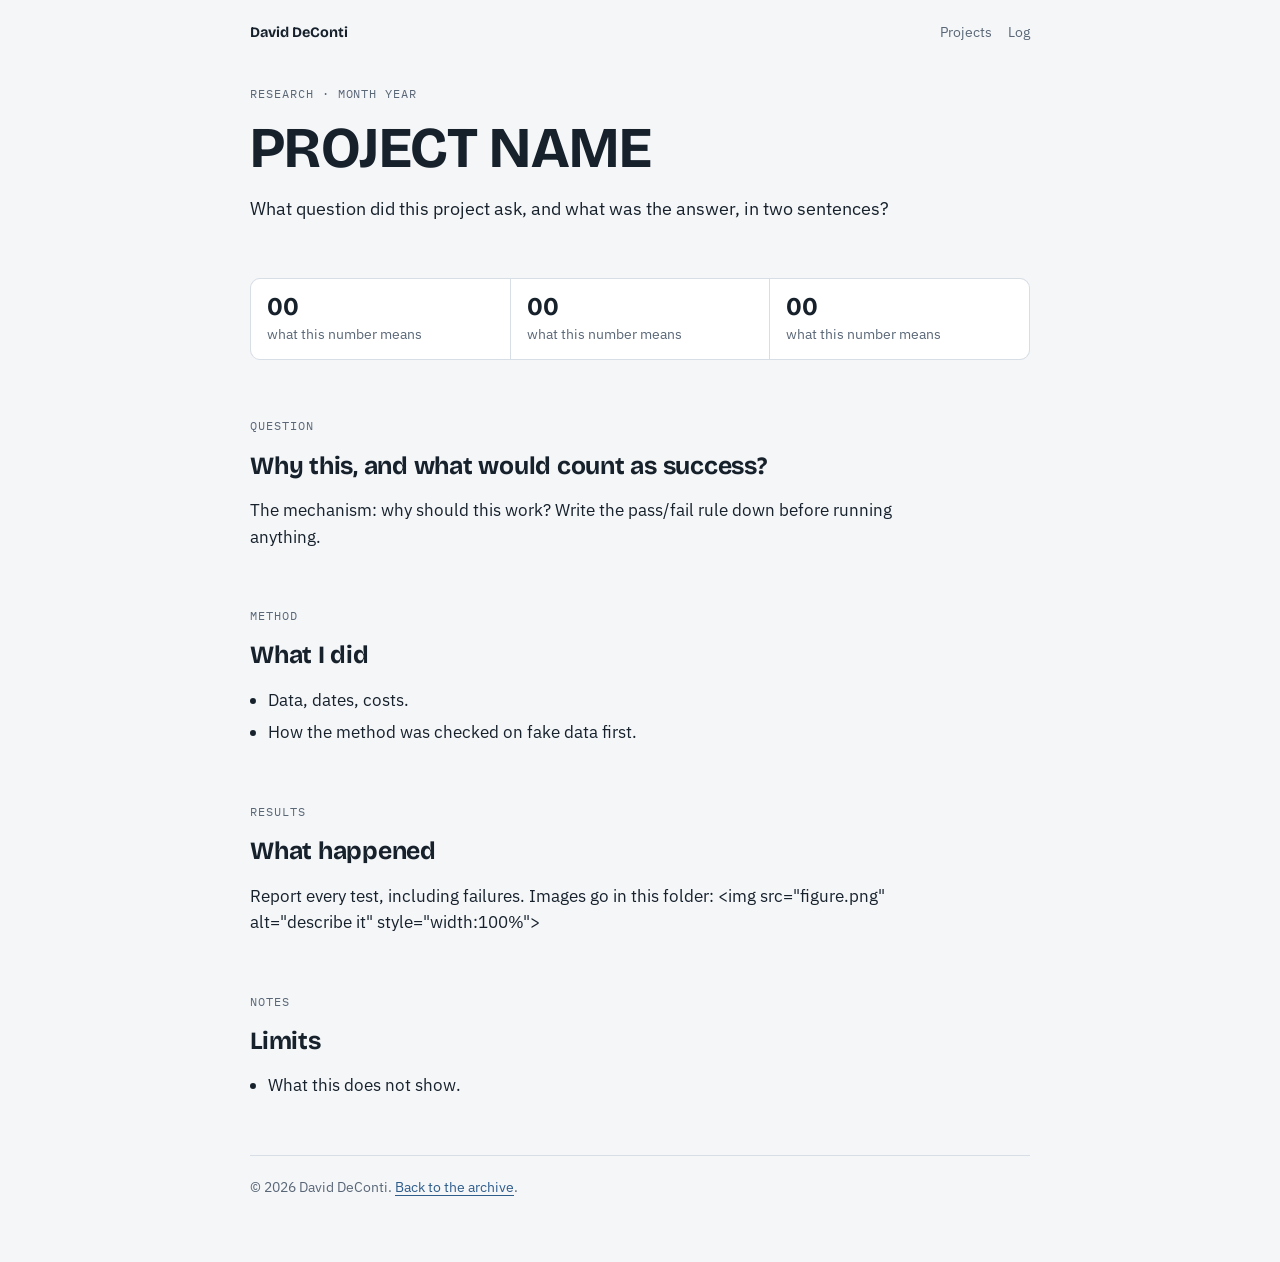
==== _template/index.html @ e421c7fc "Research archive: home, mcpt-lab, futures research, project template" ====
<!doctype html>
<html lang="en">
<head>
<meta charset="utf-8">
<meta name="viewport" content="width=device-width,initial-scale=1">
<!-- EDIT: page title and one-sentence description -->
<title>PROJECT NAME · David DeConti</title>
<meta name="description" content="One sentence about this project.">
<link rel="preconnect" href="https://fonts.googleapis.com">
<link rel="preconnect" href="https://fonts.gstatic.com" crossorigin>
<link rel="stylesheet" href="https://fonts.googleapis.com/css2?family=Bricolage+Grotesque:opsz,wght@12..96,500;12..96,700&family=IBM+Plex+Mono:wght@400;500&family=IBM+Plex+Sans:ital,wght@0,400;0,500;0,600;1,400&display=swap">
<link rel="stylesheet" href="../assets/site.css">
</head>
<body>
<div class="topbar"><a href="../">David DeConti</a><nav><a href="../#proj-h">Projects</a><a href="../#log-h">Log</a></nav></div>
<main>
  <header style="display:flex;flex-direction:column;gap:16px">
    <div class="eyebrow">Research · MONTH YEAR</div>
    <h1>PROJECT NAME</h1>
    <p class="lede">What question did this project ask, and what was the answer, in two sentences?</p>
  </header>

  <!-- Optional: three headline numbers -->
  <div class="facts">
    <div class="fact"><b class="mono">00</b><span>what this number means</span></div>
    <div class="fact"><b class="mono">00</b><span>what this number means</span></div>
    <div class="fact"><b class="mono">00</b><span>what this number means</span></div>
  </div>

  <section aria-labelledby="q-h">
    <div class="eyebrow">Question</div>
    <h2 id="q-h">Why this, and what would count as success?</h2>
    <p>The mechanism: why should this work? Write the pass/fail rule down before running anything.</p>
  </section>

  <section aria-labelledby="m-h">
    <div class="eyebrow">Method</div>
    <h2 id="m-h">What I did</h2>
    <ul class="plain">
      <li>Data, dates, costs.</li>
      <li>How the method was checked on fake data first.</li>
    </ul>
  </section>

  <section aria-labelledby="r-h">
    <div class="eyebrow">Results</div>
    <h2 id="r-h">What happened</h2>
    <p>Report every test, including failures. Images go in this folder: &lt;img src="figure.png" alt="describe it" style="width:100%"&gt;</p>
  </section>

  <section aria-labelledby="l-h">
    <div class="eyebrow">Notes</div>
    <h2 id="l-h">Limits</h2>
    <ul class="plain"><li>What this does not show.</li></ul>
  </section>

  <footer>
    <p>© 2026 David DeConti. <a href="../">Back to the archive</a>.</p>
  </footer>
</main>
</body>
</html>
---- assets/site.css ----
/* Shared styles for the whole archive. Colors are tokens: change them here, every page follows. */
:root{
  --paper:#F4F6F8; --surface:#FFFFFF; --ink:#17212C; --muted:#5A6777; --rule:#D8DEE6;
  --noise:#B3BDCA; --noise-hot:#6F7F94; --accent:#2F5D8C; --accent-soft:#E3ECF6;
  --pass:#1F7A4D; --pass-bg:#E2F2EA; --warn:#9A6414; --warn-bg:#F8EDD9; --fail:#A33A3A; --fail-bg:#F6E3E3;
  --display:"Bricolage Grotesque", "Avenir Next", "Segoe UI", sans-serif;
  --body:"IBM Plex Sans", "Helvetica Neue", Arial, sans-serif;
  --mono:"IBM Plex Mono", ui-monospace, "SF Mono", Menlo, monospace;
  color-scheme:light;
}
@media (prefers-color-scheme: dark){
  :root:not([data-theme="light"]){
    color-scheme:dark;
    --paper:#0F141B; --surface:#161E29; --ink:#E6EBF1; --muted:#95A2B3; --rule:#283341;
    --noise:#3E4B5D; --noise-hot:#8494AA; --accent:#86AEDB; --accent-soft:#1C2A3B;
    --pass:#5CC08D; --pass-bg:#16291F; --warn:#E3AE55; --warn-bg:#2D2413; --fail:#E57C7C; --fail-bg:#301A1B;
  }
}
:root[data-theme="dark"]{
  color-scheme:dark;
  --paper:#0F141B; --surface:#161E29; --ink:#E6EBF1; --muted:#95A2B3; --rule:#283341;
  --noise:#3E4B5D; --noise-hot:#8494AA; --accent:#86AEDB; --accent-soft:#1C2A3B;
  --pass:#5CC08D; --pass-bg:#16291F; --warn:#E3AE55; --warn-bg:#2D2413; --fail:#E57C7C; --fail-bg:#301A1B;
}
*{box-sizing:border-box}
html{-webkit-text-size-adjust:100%}
body{margin:0;background:var(--paper);color:var(--ink);font-family:var(--body);font-size:16.5px;line-height:1.6;padding-inline:16px}
main{max-width:780px;margin:0 auto;padding-block:40px 64px;display:flex;flex-direction:column;gap:56px}
h1,h2,h3{font-family:var(--display);text-wrap:balance;margin:0;letter-spacing:-0.01em}
h1{font-size:clamp(2.4rem,7vw,3.6rem);line-height:1.02;font-weight:700}
h2{font-size:1.55rem;line-height:1.2;font-weight:700}
h3{font-size:1.08rem;font-weight:500;line-height:1.3}
p{margin:0;max-width:65ch}
a{color:var(--accent);text-underline-offset:3px}
a:focus-visible,button:focus-visible{outline:2px solid var(--accent);outline-offset:2px}
section{display:flex;flex-direction:column;gap:16px}
.eyebrow{font-family:var(--mono);font-size:.75rem;letter-spacing:.08em;text-transform:uppercase;color:var(--muted)}
.mono{font-family:var(--mono);font-variant-numeric:tabular-nums}
.muted{color:var(--muted)}
.lede{font-size:1.15rem;line-height:1.55}
.caption{font-size:.88rem;color:var(--muted)}

/* top bar shared by every page */
.topbar{max-width:780px;margin:0 auto;padding-top:20px;display:flex;justify-content:space-between;align-items:baseline;gap:12px;flex-wrap:wrap;font-size:.9rem}
.topbar a{color:var(--ink);text-decoration:none;font-family:var(--display);font-weight:700}
.topbar a:hover{color:var(--accent)}
.topbar nav{display:flex;gap:16px}
.topbar nav a{font-family:var(--body);font-weight:400;color:var(--muted)}

/* project list */
.projects{list-style:none;margin:0;padding:0;display:flex;flex-direction:column;gap:12px}
.project{background:var(--surface);border:1px solid var(--rule);border-radius:10px;padding:18px 20px;display:flex;flex-direction:column;gap:8px}
.project .meta{display:flex;gap:10px;flex-wrap:wrap;align-items:center;font-size:.8rem;color:var(--muted)}
.project h3 a{color:var(--ink);text-decoration:none}
.project h3 a:hover{color:var(--accent);text-decoration:underline}
.project p{font-size:.95rem;color:var(--muted)}
.project .links{display:flex;gap:16px;flex-wrap:wrap;font-size:.9rem}
.project .stat{font-family:var(--mono);font-size:.85rem;color:var(--ink)}
.pill{display:inline-block;font-size:.72rem;font-weight:600;padding:2px 9px;border-radius:999px;white-space:nowrap}
.pill.pass{color:var(--pass);background:var(--pass-bg)}
.pill.warn{color:var(--warn);background:var(--warn-bg)}
.pill.fail{color:var(--fail);background:var(--fail-bg)}
.pill.info{color:var(--accent);background:var(--accent-soft)}

/* dated log */
.log{list-style:none;margin:0;padding:0;border-left:2px solid var(--rule);display:flex;flex-direction:column;gap:14px}
.log li{padding-left:16px;position:relative}
.log li::before{content:"";position:absolute;left:-6px;top:.55em;width:10px;height:10px;border-radius:50%;background:var(--paper);border:2px solid var(--noise-hot)}
.log time{font-family:var(--mono);font-size:.78rem;color:var(--muted);display:block}

/* tables, facts, cards */
.tablewrap{overflow-x:auto;border:1px solid var(--rule);border-radius:10px;background:var(--surface)}
table{border-collapse:collapse;width:100%;min-width:560px;font-size:.9rem}
th,td{text-align:left;padding:9px 14px;border-bottom:1px solid var(--rule);vertical-align:baseline}
th{font-size:.72rem;letter-spacing:.06em;text-transform:uppercase;color:var(--muted);font-weight:500}
td.num,th.num{text-align:right;font-family:var(--mono);font-variant-numeric:tabular-nums}
tr.grp td{background:var(--paper);font-weight:600;font-size:.82rem;padding-block:6px}
tbody tr:last-child td{border-bottom:0}
.facts{display:grid;grid-template-columns:repeat(3,1fr);gap:1px;background:var(--rule);border:1px solid var(--rule);border-radius:10px;overflow:hidden}
.fact{background:var(--surface);padding:14px 16px;display:flex;flex-direction:column;gap:2px}
.fact b{font-family:var(--display);font-size:1.6rem;font-weight:700;line-height:1.1}
.fact span{font-size:.85rem;color:var(--muted)}
.chart{position:relative;background:var(--surface);border:1px solid var(--rule);border-radius:10px;padding:14px;display:flex;flex-direction:column;gap:8px}
.chart svg{width:100%;height:auto;display:block}
.chart svg text{font-family:var(--mono);font-size:12px;fill:var(--muted)}
.tip{position:absolute;z-index:5;pointer-events:none;background:var(--surface);border:1px solid var(--rule);border-radius:8px;padding:8px 10px;font-size:.8rem;line-height:1.45;box-shadow:0 4px 14px rgba(0,0,0,.12);max-width:260px}
ul.plain{margin:0;padding-left:1.1em;display:flex;flex-direction:column;gap:6px;max-width:65ch}
footer{border-top:1px solid var(--rule);padding-top:20px;font-size:.88rem;color:var(--muted);display:flex;flex-direction:column;gap:8px}
@media (max-width:640px){
  .facts{grid-template-columns:1fr 1fr}
  main{gap:48px;padding-block:28px 48px}
}
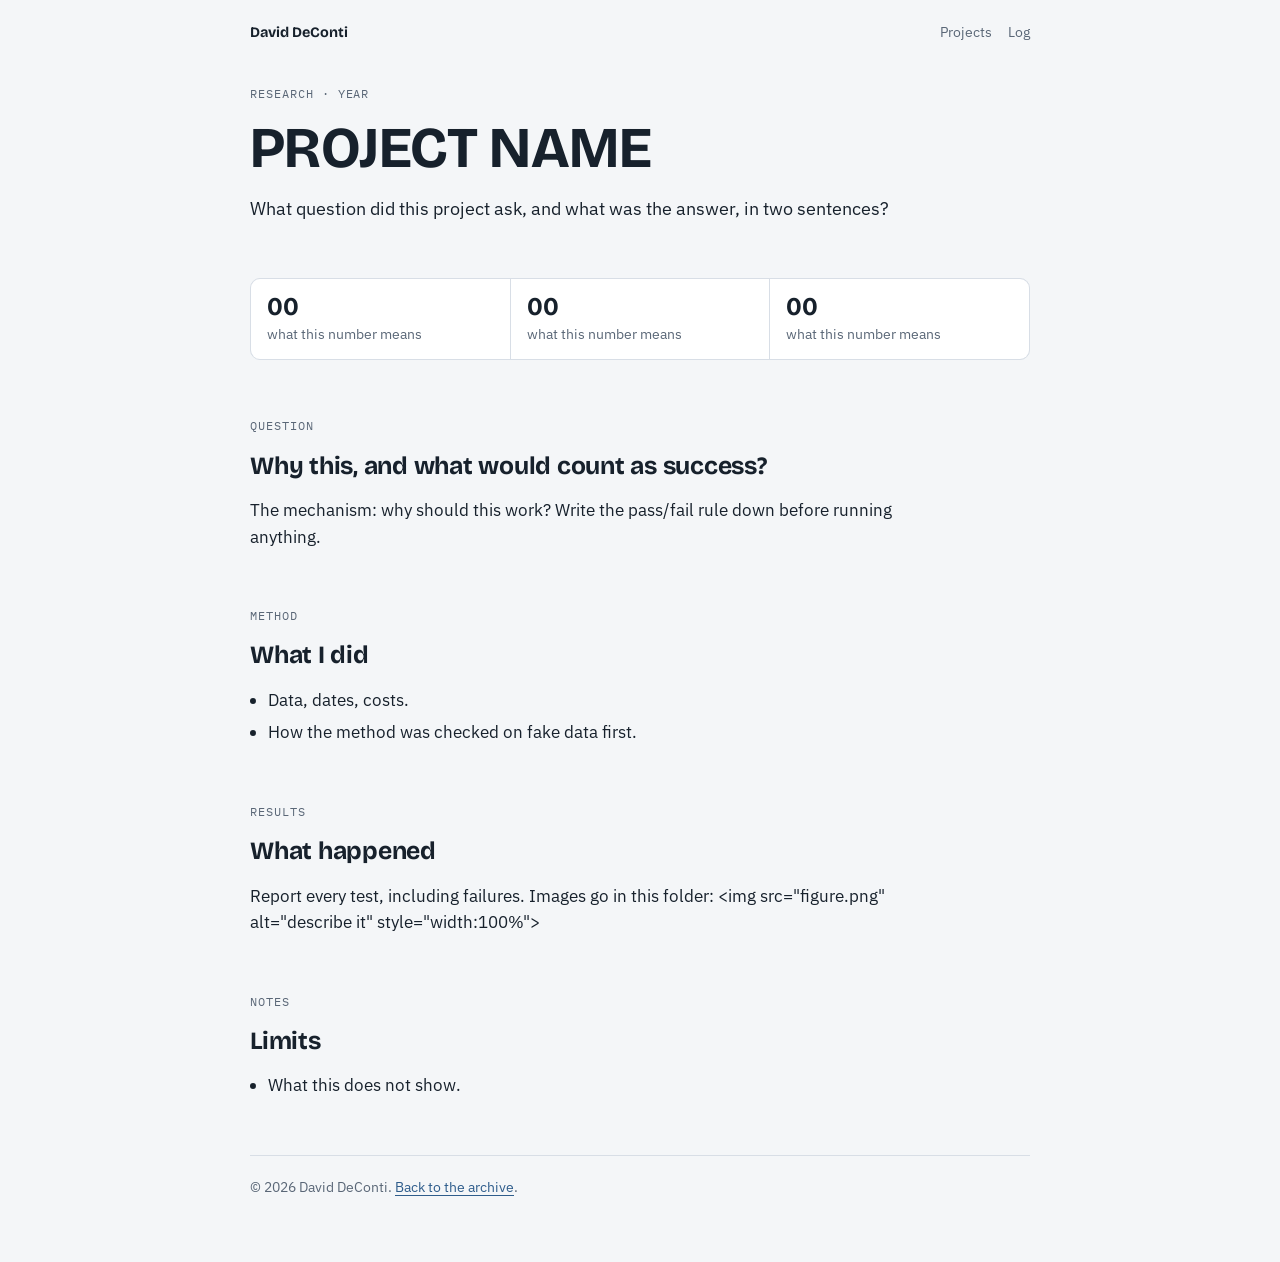
==== commit 4b240773: "Research log: add 2024-2025 background; show years only" ====
--- a/_template/index.html
+++ b/_template/index.html
@@ -15,7 +15,7 @@
 <div class="topbar"><a href="../">David DeConti</a><nav><a href="../#proj-h">Projects</a><a href="../#log-h">Log</a></nav></div>
 <main>
   <header style="display:flex;flex-direction:column;gap:16px">
-    <div class="eyebrow">Research · MONTH YEAR</div>
+    <div class="eyebrow">Research · YEAR</div>
     <h1>PROJECT NAME</h1>
     <p class="lede">What question did this project ask, and what was the answer, in two sentences?</p>
   </header>
